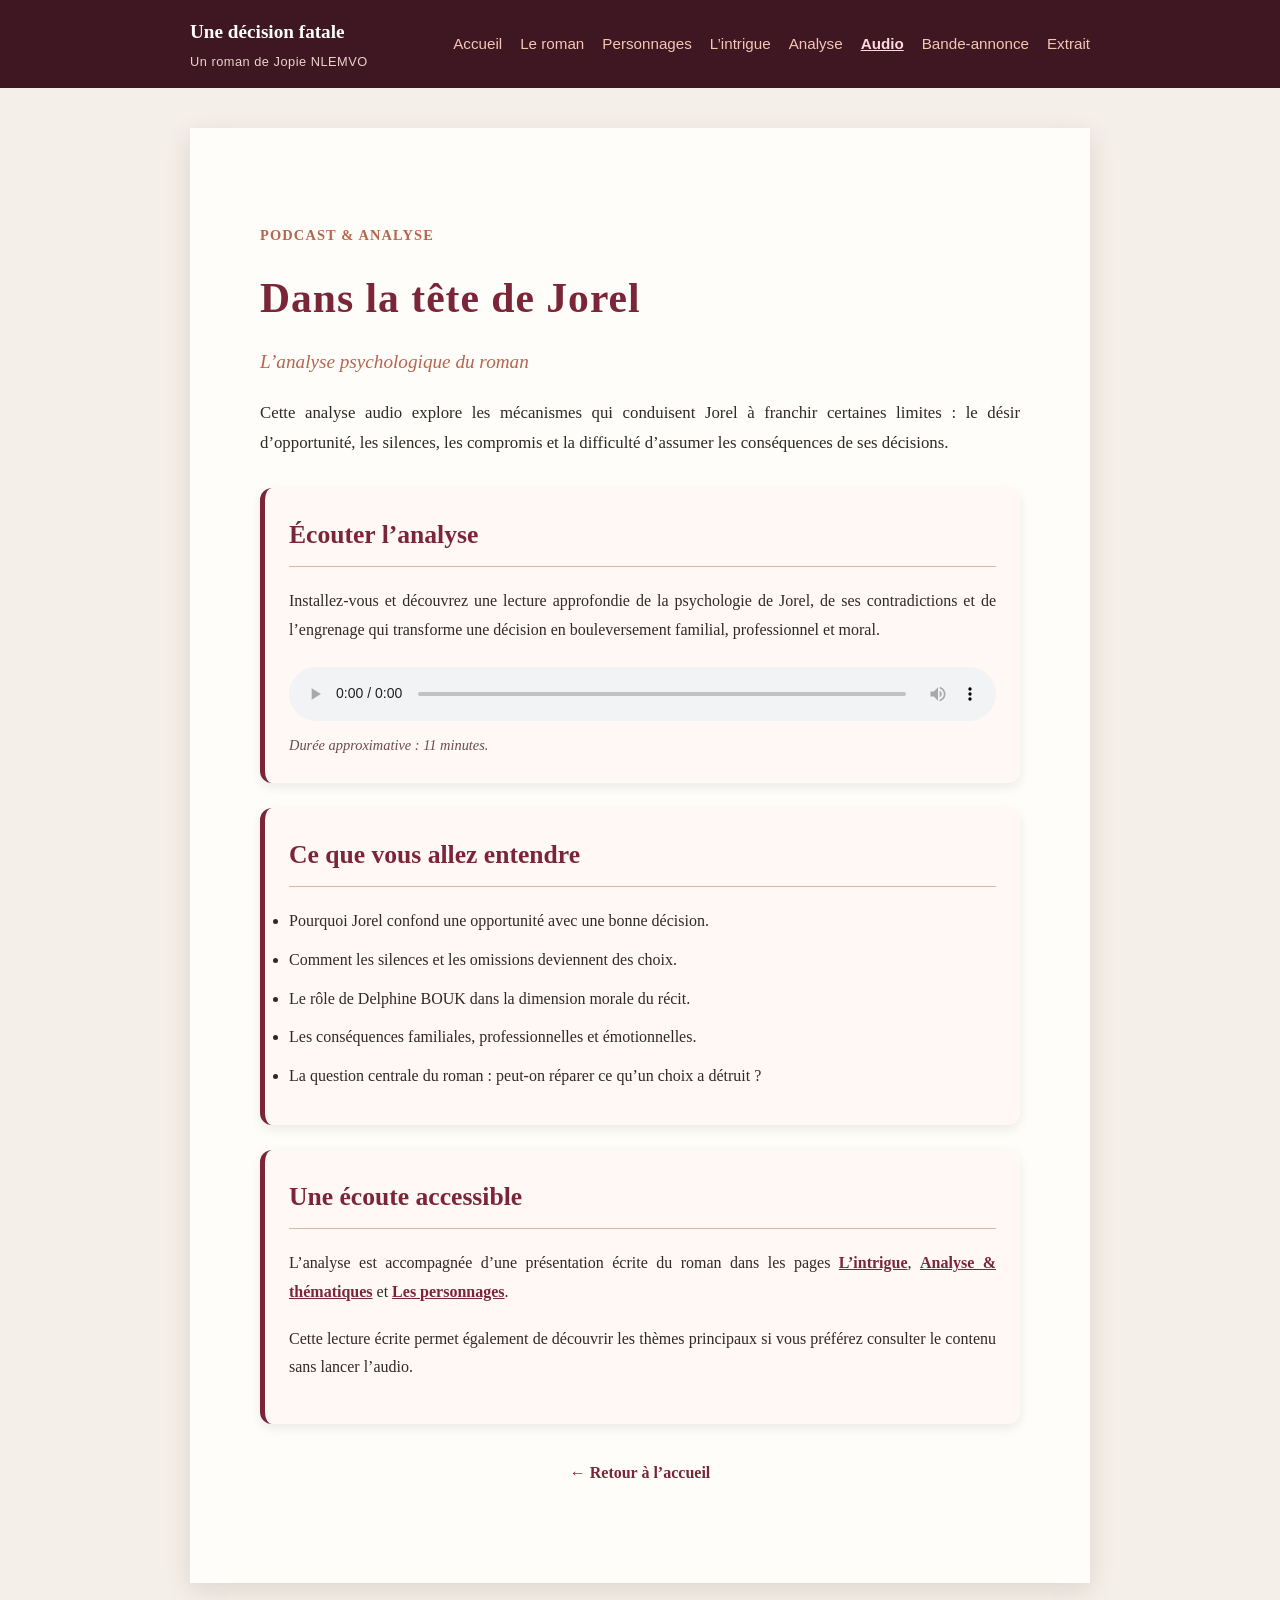
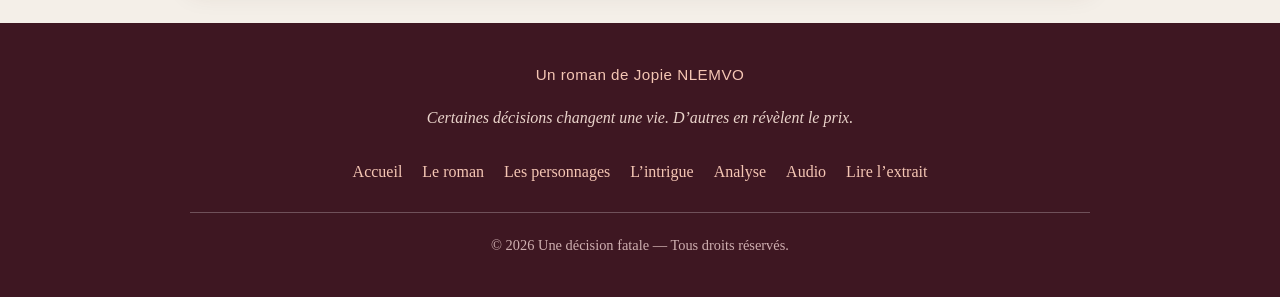
==== audio.html @ f6c40104 "Add files via upload" ====
<!DOCTYPE html>
<html lang="fr">
<head>
  <meta charset="UTF-8">
  <meta name="viewport" content="width=device-width, initial-scale=1.0">

  <title>Dans la tête de Jorel — Une décision fatale</title>

  <meta
    name="description"
    content="Écoutez Dans la tête de Jorel, une analyse psychologique du roman Une décision fatale de Jopie NLEMVO."
  >

  <link rel="stylesheet" href="style.css">
</head>

<body id="top">

  <header class="entete">
    <div class="entete-contenu">

      <div class="identite-auteur">
        <a class="logo" href="index.html">Une décision fatale</a>

        <p class="auteur-haut">
          Un roman de Jopie NLEMVO
        </p>
      </div>

      <nav class="navigation" aria-label="Navigation principale">
        <a href="index.html">Accueil</a>
        <a href="roman.html">Le roman</a>
        <a href="personnages.html">Personnages</a>
        <a href="intrigue.html">L’intrigue</a>
        <a href="analyse.html">Analyse</a>
        <a href="audio.html" aria-current="page">Audio</a>
        <a href="video.html">Bande-annonce</a>
        <a href="extrait.html">Extrait</a>
      </nav>

    </div>
  </header>

  <main>

    <section class="page-contenu page-audio">
      <p class="sur-titre">Podcast &amp; analyse</p>

      <h1>Dans la tête de Jorel</h1>

      <p class="sous-titre-audio">
        L’analyse psychologique du roman
      </p>

      <p class="introduction-page">
        Cette analyse audio explore les mécanismes qui conduisent Jorel à
        franchir certaines limites : le désir d’opportunité, les silences,
        les compromis et la difficulté d’assumer les conséquences de ses
        décisions.
      </p>

      <article class="bloc-audio">
        <h2>Écouter l’analyse</h2>

        <p>
          Installez-vous et découvrez une lecture approfondie de la psychologie
          de Jorel, de ses contradictions et de l’engrenage qui transforme une
          décision en bouleversement familial, professionnel et moral.
        </p>

        <audio controls preload="metadata">
          <source
            src="analyse-psychologique-jorel.m4a"
            type="audio/mp4"
          >

          Votre navigateur ne prend pas en charge la lecture audio.
        </audio>

        <p class="duree-audio">
          Durée approximative : 11 minutes.
        </p>
      </article>

      <article class="bloc-audio points-ecoute">
        <h2>Ce que vous allez entendre</h2>

        <ul>
          <li>Pourquoi Jorel confond une opportunité avec une bonne décision.</li>
          <li>Comment les silences et les omissions deviennent des choix.</li>
          <li>Le rôle de Delphine BOUK dans la dimension morale du récit.</li>
          <li>Les conséquences familiales, professionnelles et émotionnelles.</li>
          <li>La question centrale du roman : peut-on réparer ce qu’un choix a détruit ?</li>
        </ul>
      </article>

      <article class="bloc-audio transcription">
        <h2>Une écoute accessible</h2>

        <p>
          L’analyse est accompagnée d’une présentation écrite du roman dans
          les pages <a href="intrigue.html">L’intrigue</a>,
          <a href="analyse.html">Analyse &amp; thématiques</a> et
          <a href="personnages.html">Les personnages</a>.
        </p>

        <p>
          Cette lecture écrite permet également de découvrir les thèmes
          principaux si vous préférez consulter le contenu sans lancer l’audio.
        </p>
      </article>

      <p class="retour-accueil">
        <a href="index.html">← Retour à l’accueil</a>
      </p>

    </section>

  </main>

  <footer class="footer">
    <div class="footer-contenu">

      <p class="footer-auteur">
        Un roman de Jopie NLEMVO
      </p>

      <p class="footer-phrase">
        Certaines décisions changent une vie. D’autres en révèlent le prix.
      </p>

      <nav class="footer-navigation" aria-label="Navigation du pied de page">
        <a href="index.html">Accueil</a>
        <a href="roman.html">Le roman</a>
        <a href="personnages.html">Les personnages</a>
        <a href="intrigue.html">L’intrigue</a>
        <a href="analyse.html">Analyse</a>
        <a href="audio.html">Audio</a>
        <a href="extrait.html">Lire l’extrait</a>
      </nav>

      <p class="footer-droits">
        © 2026 Une décision fatale — Tous droits réservés.
      </p>

    </div>
  </footer>

</body>
</html>
---- style.css ----
/* Retire les marges par défaut et facilite le calcul des tailles */
* {
  box-sizing: border-box;
  margin: 0;
  padding: 0;
}

/* Rend les déplacements vers les ancres plus doux */
html {
  scroll-behavior: smooth;
}

/* Couleurs et style général de la page */
body {
  background: #f4efe8;
  color: #2f2a27;
  font-family: Georgia, "Times New Roman", serif;
  line-height: 1.8;
}

/* Empêche le contenu de toucher les bords et centre la page */
main {
  background: #fffdf9;
  box-shadow: 0 8px 25px rgba(70, 45, 30, 0.12);
  margin: 40px auto;
  max-width: 900px;
  padding: 55px 70px;
}

/* En-tête fixé en haut du document */
.entete {
  background: #3e1722;
  padding: 15px 20px;
}

/* Aligne le logo et le menu */
.entete-contenu {
  align-items: center;
  display: flex;
  justify-content: space-between;
  margin: 0 auto;
  max-width: 900px;
}

/* Style du nom du roman dans l'en-tête */
.logo {
  color: #ffffff;
  font-size: 1.2rem;
  font-weight: bold;
  text-decoration: none;
}

.identite-auteur {
  display: flex;
  flex-direction: column;
}

.auteur-haut {
  color: #ead4cb;
  font-family: Arial, sans-serif;
  font-size: 0.8rem;
  letter-spacing: 0.5px;
  margin: 0;
  text-align: left;
}

/* Place les liens du menu sur une même ligne */
.navigation {
  display: flex;
  flex-wrap: wrap;
  gap: 10px 18px;
  justify-content: center;
}

/* Style des liens du menu */
.navigation a {
  color: #f5c6b4;
  font-family: Arial, sans-serif;
  font-size: 0.95rem;
  text-decoration: none;
}

/* Style au passage de la souris */
.navigation a:hover {
  color: #ffffff;
  text-decoration: underline;
}

/* Contour visible lors de la navigation au clavier */
.navigation a:focus-visible,
.logo:focus-visible {
  outline: 2px solid #ffffff;
  outline-offset: 4px;
}

/* Zone principale avec titre, image et bouton */
.hero {
  text-align: center;
}

/* Titre principal */
h1 {
  color: #7b2638;
  font-size: 2.6rem;
  letter-spacing: 1px;
  margin-bottom: 20px;
}

/* Tous les titres de niveau 2 */
h2 {
  border-bottom: 1px solid #d8b9a5;
  color: #7b2638;
  font-size: 1.6rem;
  margin: 50px 0 20px;
  padding-bottom: 8px;
}

/* Titre de chapitre dans l'extrait */
h3 {
  color: #7b2638;
  font-size: 1.35rem;
  margin: 0 0 24px;
  text-align: center;
}

/* Phrase d'accroche */
.introduction {
  color: #765c50;
  font-size: 1.2rem;
  font-style: italic;
  margin: 24px auto;
  max-width: 650px;
  text-align: center;
}

/* Bouton qui contient la couverture */
.bouton-couverture {
  background: transparent;
  border: none;
  cursor: zoom-in;
  display: inline-block;
  padding: 0;
}

/* Image du livre sur la page */
.bouton-couverture img {
  border: 1px solid #d8b9a5;
  border-radius: 10px;
  box-shadow: 0 12px 35px rgba(70, 45, 30, 0.25);
  display: block;
  height: auto;
  max-width: 380px;
  transition: transform 0.3s ease, box-shadow 0.3s ease;
  width: 100%;
}

/* Légère animation au survol de la couverture */
.bouton-couverture:hover img {
  box-shadow: 0 16px 40px rgba(70, 45, 30, 0.35);
  transform: scale(1.03);
}

/* Contour au clavier */
.bouton-couverture:focus-visible {
  border-radius: 10px;
  outline: 3px solid #7b2638;
  outline-offset: 5px;
}

/* Petit texte sous la couverture */
.consigne-couverture {
  color: #765c50;
  font-size: 0.95rem;
  font-style: italic;
  margin: 12px 0 0;
  text-align: center;
}

/* Style général des paragraphes */
p {
  margin-bottom: 18px;
  text-align: justify;
}

/* Bouton/lien principal */
.bouton-principal {
  background: #7b2638;
  border: 2px solid #7b2638;
  border-radius: 6px;
  color: #ffffff;
  display: inline-block;
  font-family: Arial, sans-serif;
  font-size: 1rem;
  font-weight: bold;
  margin-top: 5px;
  padding: 12px 22px;
  text-decoration: none;
  transition: background 0.25s ease, color 0.25s ease, transform 0.25s ease;
}

/* Effet au survol du bouton */
.bouton-principal:hover {
  background: transparent;
  color: #7b2638;
  transform: translateY(-2px);
}

.bouton-principal:focus-visible {
  outline: 3px solid #c99675;
  outline-offset: 3px;
}

/* Bloc de présentation du roman */
.a-propos {
  background: #f8e9e5;
  border-left: 5px solid #7b2638;
  border-radius: 0 8px 8px 0;
  margin-top: 55px;
  padding: 25px 30px;
}

.a-propos h2 {
  border-bottom: none;
  margin-top: 0;
}

.a-propos p {
  margin-bottom: 0;
  text-align: left;
}

/* Liste des personnages */
.personnages ul {
  display: grid;
  gap: 16px;
  list-style: none;
}

/* Une carte pour chaque personnage */
.personnages li {
  background: #fff7f2;
  border-left: 4px solid #7b2638;
  border-radius: 0 8px 8px 0;
  line-height: 1.7;
  padding: 15px 20px;
}

/* Nom du personnage */
.personnages strong {
  color: #7b2638;
}

/* Bloc de l'intrigue */
.intrigue {
  background: #f0e6e1;
  border: 1px solid #d8b9a5;
  border-radius: 8px;
  margin-top: 50px;
  padding: 25px 30px;
}

.intrigue h2 {
  border-bottom: none;
  margin-top: 0;
}

.intrigue p {
  margin-bottom: 0;
  text-align: left;
}

/* Partie qui contient le bouton et le texte de l'extrait */
.extrait {
  margin-top: 50px;
}

/* Phrase avant le bouton */
.texte-extrait {
  color: #765c50;
  font-style: italic;
  text-align: left;
}

/* Bouton qui affiche ou cache le texte */
#bouton-extrait {
  background: #7b2638;
  border: 2px solid #7b2638;
  border-radius: 6px;
  color: #ffffff;
  cursor: pointer;
  font-family: Arial, sans-serif;
  font-size: 1rem;
  font-weight: bold;
  margin: 5px 0 25px;
  padding: 12px 22px;
  transition: background 0.25s ease, color 0.25s ease, transform 0.25s ease;
}

/* Effet du bouton extrait */
#bouton-extrait:hover {
  background: transparent;
  color: #7b2638;
  transform: translateY(-2px);
}

#bouton-extrait:focus-visible {
  outline: 3px solid #c99675;
  outline-offset: 3px;
}

/* Boîte contenant le chapitre, lorsqu'il est affiché */
#contenu-extrait {
  background: #fffaf5;
  border-left: 5px solid #7b2638;
  border-radius: 0 8px 8px 0;
  padding: 25px 30px;
}

/* Paragraphes de l'extrait */
#contenu-extrait p {
  text-align: justify;
}

/* Retire l'espace en bas du dernier paragraphe */
#contenu-extrait p:last-child {
  margin-bottom: 0;
}

/* Première lettre décorative du premier paragraphe */
#contenu-extrait p:first-of-type::first-letter {
  color: #7b2638;
  float: left;
  font-size: 3.5rem;
  line-height: 0.9;
  padding-right: 8px;
}

/* Fenêtre qui affiche la couverture agrandie */
.fenetre-couverture {
  background: transparent;
  border: none;
  margin: auto;
  max-height: 100vh;
  max-width: 100vw;
  overflow: visible;
  padding: 25px;
}

/* Fond sombre derrière la fenêtre */
.fenetre-couverture::backdrop {
  background: rgba(0, 0, 0, 0.88);
}

/* Image dans la fenêtre agrandie */
.fenetre-couverture img {
  border-radius: 8px;
  box-shadow: 0 10px 45px rgba(0, 0, 0, 0.65);
  display: block;
  height: auto;
  max-height: 90vh;
  max-width: 90vw;
  width: auto;
}

/* Bouton X pour fermer la fenêtre */
.fermer-couverture {
  background: #7b2638;
  border: 2px solid #ffffff;
  border-radius: 50%;
  color: #ffffff;
  cursor: pointer;
  font-family: Arial, sans-serif;
  font-size: 1.8rem;
  font-weight: bold;
  height: 42px;
  line-height: 32px;
  padding: 0;
  position: absolute;
  right: 5px;
  top: 5px;
  width: 42px;
}

/* Couleurs du bouton X au survol */
.fermer-couverture:hover {
  background: #ffffff;
  color: #7b2638;
}

.fermer-couverture:focus-visible {
  outline: 3px solid #ffffff;
  outline-offset: 3px;
}

/* Pied de page : partie située sous le contenu principal */
.footer {
  background: #3e1722;
  color: #f8e9e5;
  padding: 38px 20px;
  text-align: center;
}

/* Limite la largeur du contenu du footer */
.footer-contenu {
  margin: 0 auto;
  max-width: 900px;
}

/* Titre dans le footer */
.footer-titre {
  color: #ffffff;
  font-size: 1.5rem;
  font-weight: bold;
  letter-spacing: 1px;
  margin-bottom: 8px;
  text-align: center;
}

.footer-auteur {
  color: #f5c6b4;
  font-family: Arial, sans-serif;
  font-size: 0.95rem;
  letter-spacing: 0.5px;
  margin-bottom: 16px;
  text-align: center;
}

/* Phrase promotionnelle dans le footer */
.footer-phrase {
  color: #ead4cb;
  font-style: italic;
  margin: 0 auto 25px;
  max-width: 620px;
  text-align: center;
}

/* nav du footer : aligne les liens */
.footer-navigation {
  display: flex;
  flex-wrap: wrap;
  gap: 10px 20px;
  justify-content: center;
  margin-bottom: 25px;
}

/* Liens du footer */
.footer-navigation a,
.footer-contact a {
  color: #f5c6b4;
  text-decoration: none;
}

/* Effet lorsque la souris passe sur les liens */
.footer-navigation a:hover,
.footer-contact a:hover {
  color: #ffffff;
  text-decoration: underline;
}

/* Contour au clavier */
.footer-navigation a:focus-visible,
.footer-contact a:focus-visible {
  outline: 2px solid #ffffff;
  outline-offset: 4px;
}

/* Contact dans le footer */
.footer-contact {
  color: #ead4cb;
  margin-bottom: 20px;
  text-align: center;
}

/* Mentions de droits d'auteur */
.footer-droits {
  border-top: 1px solid rgba(255, 255, 255, 0.25);
  color: #cfafb0;
  font-size: 0.9rem;
  margin-bottom: 0;
  padding-top: 20px;
  text-align: center;
}

/* Adaptation sur téléphone et petits écrans */
@media (max-width: 700px) {
  .entete-contenu {
    flex-direction: column;
    gap: 12px;
  }

  .navigation {
    gap: 8px 14px;
  }

  main {
    margin: 20px 10px;
    padding: 30px 22px;
  }

  h1 {
    font-size: 2rem;
  }

  h2 {
    font-size: 1.35rem;
  }

  .introduction {
    font-size: 1.05rem;
  }

  p,
  #contenu-extrait p {
    line-height: 1.7;
    text-align: left;
  }

  .bouton-couverture img {
    max-width: 280px;
  }

  .a-propos,
  .intrigue,
  #contenu-extrait {
    padding: 20px;
  }

  .personnages li {
    padding: 15px;
  }

  #bouton-extrait {
    width: 100%;
  }

  .fenetre-couverture {
    padding: 15px;
  }

  .fenetre-couverture img {
    max-height: 86vh;
    max-width: 94vw;
  }

  .fermer-couverture {
    right: 0;
    top: 0;
  }

  .footer {
    padding: 30px 20px;
  }

  .footer-navigation {
    align-items: center;
    flex-direction: column;
    gap: 10px;
  }
}

.lien-pdf {
  margin-top: 15px;
  text-align: center;
}

.lien-pdf a {
  color: #7b2638;
  font-weight: bold;
}

.infographie,
.audio,
.video,
.anatomie {
  margin-top: 30px;
}

.infographie figure {
  margin: 25px 0 0;
}

.infographie img {
  border-radius: 12px;
  box-shadow: 0 6px 18px rgba(0, 0, 0, 0.18);
  display: block;
  height: auto;
  margin: 0 auto;
  max-width: 100%;
  width: 650px;
}

.infographie figcaption {
  color: #6b4b52;
  font-size: 0.9rem;
  font-style: italic;
  margin-top: 12px;
  text-align: center;
}

.audio audio,
.video video {
  display: block;
  margin-top: 20px;
  max-width: 100%;
  width: 100%;
}

.video video {
  border-radius: 12px;
  box-shadow: 0 6px 18px rgba(0, 0, 0, 0.18);
}

.lien-document {
  margin-top: 25px;
  text-align: center;
}

.lien-document a {
  background-color: #7b2638;
  border-radius: 7px;
  color: white;
  display: inline-block;
  padding: 10px 16px;
  text-decoration: none;
}

.lien-document a:hover {
  background-color: #571927;
}

.accueil {
  align-items: center;
  display: grid;
  gap: 35px;
  grid-template-columns: 1.1fr 0.9fr;
}

.sur-titre {
  color: #b6654e;
  font-size: 0.9rem;
  font-weight: bold;
  letter-spacing: 0.08em;
  margin: 0 0 12px;
  text-transform: uppercase;
}

.resume-court {
  font-size: 1.05rem;
  line-height: 1.8;
  max-width: 600px;
}

.actions-accueil {
  display: flex;
  flex-wrap: wrap;
  gap: 12px;
  margin-top: 25px;
}

.bouton-secondaire {
  border: 2px solid #7b2638;
  border-radius: 7px;
  color: #7b2638;
  display: inline-block;
  padding: 10px 16px;
  text-decoration: none;
}

.bouton-secondaire:hover {
  background-color: #fff0eb;
}

.hero-visuel .couverture-roman {
  cursor: default;
  margin: 0 auto;
  max-width: 100%;
  width: 420px;
}

.parcours {
  margin-top: 45px;
}

.cartes-navigation {
  display: grid;
  gap: 20px;
  grid-template-columns: repeat(3, 1fr);
}

.carte-navigation {
  background-color: #fff8f5;
  border-left: 5px solid #7b2638;
  border-radius: 12px;
  box-shadow: 0 4px 12px rgba(0, 0, 0, 0.08);
  color: #2d2024;
  display: block;
  padding: 20px;
  text-decoration: none;
  transition: transform 0.2s ease, box-shadow 0.2s ease;
}

.carte-navigation:hover {
  box-shadow: 0 8px 18px rgba(0, 0, 0, 0.14);
  transform: translateY(-4px);
}

.carte-navigation h3 {
  color: #7b2638;
  margin-top: 0;
}

.carte-navigation p {
  margin-bottom: 0;
}

@media screen and (max-width: 750px) {
  .accueil {
    grid-template-columns: 1fr;
  }

  .hero-texte {
    text-align: center;
  }

  .actions-accueil {
    justify-content: center;
  }

  .cartes-navigation {
    grid-template-columns: 1fr;
  }
}

.page-contenu {
  margin: 40px auto;
  max-width: 900px;
}

.introduction-page {
  font-size: 1.05rem;
  line-height: 1.8;
  margin-bottom: 30px;
}

.cartes-personnages {
  display: grid;
  gap: 20px;
  grid-template-columns: repeat(2, 1fr);
}

.carte-personnage {
  background-color: #fff8f5;
  border-left: 5px solid #7b2638;
  border-radius: 12px;
  box-shadow: 0 4px 12px rgba(0, 0, 0, 0.08);
  padding: 22px;
}

.carte-personnage h2 {
  color: #7b2638;
  margin-top: 0;
}

.carte-personnage p:last-child {
  margin-bottom: 0;
}

.retour-accueil {
  margin-top: 35px;
  text-align: center;
}

.retour-accueil a {
  color: #7b2638;
  font-weight: bold;
  text-decoration: none;
}

.retour-accueil a:hover {
  text-decoration: underline;
}

.navigation a[aria-current="page"] {
  color: #ffd7df;
  font-weight: bold;
  text-decoration: underline;
}

@media screen and (max-width: 750px) {
  .cartes-personnages {
    grid-template-columns: 1fr;
  }
}

.page-intrigue {
  max-width: 900px;
}

.bloc-intrigue {
  background-color: #fff8f5;
  border-left: 5px solid #7b2638;
  border-radius: 12px;
  box-shadow: 0 4px 12px rgba(0, 0, 0, 0.08);
  margin-top: 25px;
  padding: 24px;
}

.bloc-intrigue h2 {
  color: #7b2638;
  margin-top: 0;
}

.bloc-intrigue p:last-of-type {
  margin-bottom: 0;
}

blockquote {
  background-color: #f7ebe6;
  border-left: 4px solid #b6654e;
  color: #54242f;
  font-size: 1.05rem;
  font-style: italic;
  margin: 25px 0 5px;
  padding: 18px 20px;
}

blockquote cite {
  display: block;
  font-size: 0.9rem;
  font-style: normal;
  font-weight: bold;
  margin-top: 12px;
  text-align: right;
}

.phrase-forte {
  border-top: 1px solid #d9b8ad;
  color: #7b2638;
  font-family: Georgia, serif;
  font-size: 1.15rem;
  font-style: italic;
  line-height: 1.7;
  margin-top: 28px;
  padding-top: 22px;
}

.page-analyse {
  max-width: 900px;
}

.bloc-analyse {
  background-color: #fff8f5;
  border-left: 5px solid #7b2638;
  border-radius: 12px;
  box-shadow: 0 4px 12px rgba(0, 0, 0, 0.08);
  margin-top: 25px;
  padding: 24px;
}

.bloc-analyse h2 {
  color: #7b2638;
  margin-top: 0;
}

.figure-infographie {
  margin: 28px 0 0;
}

.figure-infographie img {
  border-radius: 12px;
  box-shadow: 0 6px 18px rgba(0, 0, 0, 0.18);
  display: block;
  height: auto;
  margin: 0 auto;
  max-width: 100%;
  width: 700px;
}

.figure-infographie figcaption {
  color: #6b4b52;
  font-size: 0.9rem;
  font-style: italic;
  line-height: 1.5;
  margin-top: 14px;
  text-align: center;
}

.themes {
  display: grid;
  gap: 18px;
  grid-template-columns: repeat(2, 1fr);
  margin-top: 22px;
}

.theme {
  background-color: #fffdf9;
  border: 1px solid #ead6cf;
  border-radius: 10px;
  padding: 18px;
}

.theme h3 {
  color: #7b2638;
  margin-top: 0;
}

.theme p {
  margin-bottom: 0;
}

@media screen and (max-width: 750px) {
  .themes {
    grid-template-columns: 1fr;
  }
}

.page-audio {
  max-width: 900px;
}

.sous-titre-audio {
  color: #b6654e;
  font-family: Georgia, serif;
  font-size: 1.2rem;
  font-style: italic;
  margin-top: -10px;
}

.bloc-audio {
  background-color: #fff8f5;
  border-left: 5px solid #7b2638;
  border-radius: 12px;
  box-shadow: 0 4px 12px rgba(0, 0, 0, 0.08);
  margin-top: 25px;
  padding: 24px;
}

.bloc-audio h2 {
  color: #7b2638;
  margin-top: 0;
}

.bloc-audio audio {
  display: block;
  margin-top: 22px;
  max-width: 100%;
  width: 100%;
}

.duree-audio {
  color: #6b4b52;
  font-size: 0.9rem;
  font-style: italic;
  margin-bottom: 0;
  margin-top: 12px;
}

.points-ecoute li {
  margin-bottom: 10px;
}

.transcription a {
  color: #7b2638;
  font-weight: bold;
}

.transcription a:hover {
  text-decoration: underline;
}

.page-video {
  max-width: 900px;
}

.sous-titre-video {
  color: #b6654e;
  font-family: Georgia, serif;
  font-size: 1.2rem;
  font-style: italic;
  line-height: 1.5;
  margin-top: -10px;
}

.bloc-video {
  background-color: #fff8f5;
  border-left: 5px solid #7b2638;
  border-radius: 12px;
  box-shadow: 0 4px 12px rgba(0, 0, 0, 0.08);
  margin-top: 25px;
  padding: 24px;
}

.bloc-video h2 {
  color: #7b2638;
  margin-top: 0;
}

.bloc-video video {
  background-color: #171012;
  border-radius: 12px;
  box-shadow: 0 6px 18px rgba(0, 0, 0, 0.2);
  display: block;
  margin-top: 20px;
  max-width: 100%;
  width: 100%;
}

.legende-video {
  color: #6b4b52;
  font-size: 0.9rem;
  font-style: italic;
  margin-bottom: 0;
  margin-top: 12px;
  text-align: center;
}

.page-extrait {
  max-width: 850px;
}

.bloc-extrait {
  background-color: #fff8f5;
  border-left: 5px solid #7b2638;
  border-radius: 12px;
  box-shadow: 0 4px 12px rgba(0, 0, 0, 0.08);
  margin-top: 25px;
  padding: 24px;
}

.bloc-extrait h2 {
  color: #7b2638;
  margin-top: 0;
}

.texte-extrait {
  color: #6b4b52;
  font-style: italic;
}

#bouton-extrait {
  background-color: #7b2638;
  border: none;
  border-radius: 7px;
  color: white;
  cursor: pointer;
  font-size: 1rem;
  margin-top: 10px;
  padding: 12px 18px;
}

#bouton-extrait:hover {
  background-color: #571927;
}

#contenu-extrait {
  border-top: 1px solid #dfc5bc;
  font-family: Georgia, serif;
  font-size: 1.05rem;
  line-height: 1.9;
  margin-top: 28px;
  padding-top: 24px;
}

#contenu-extrait p {
  margin: 0 0 22px;
}

#contenu-extrait p:last-child {
  margin-bottom: 0;
}
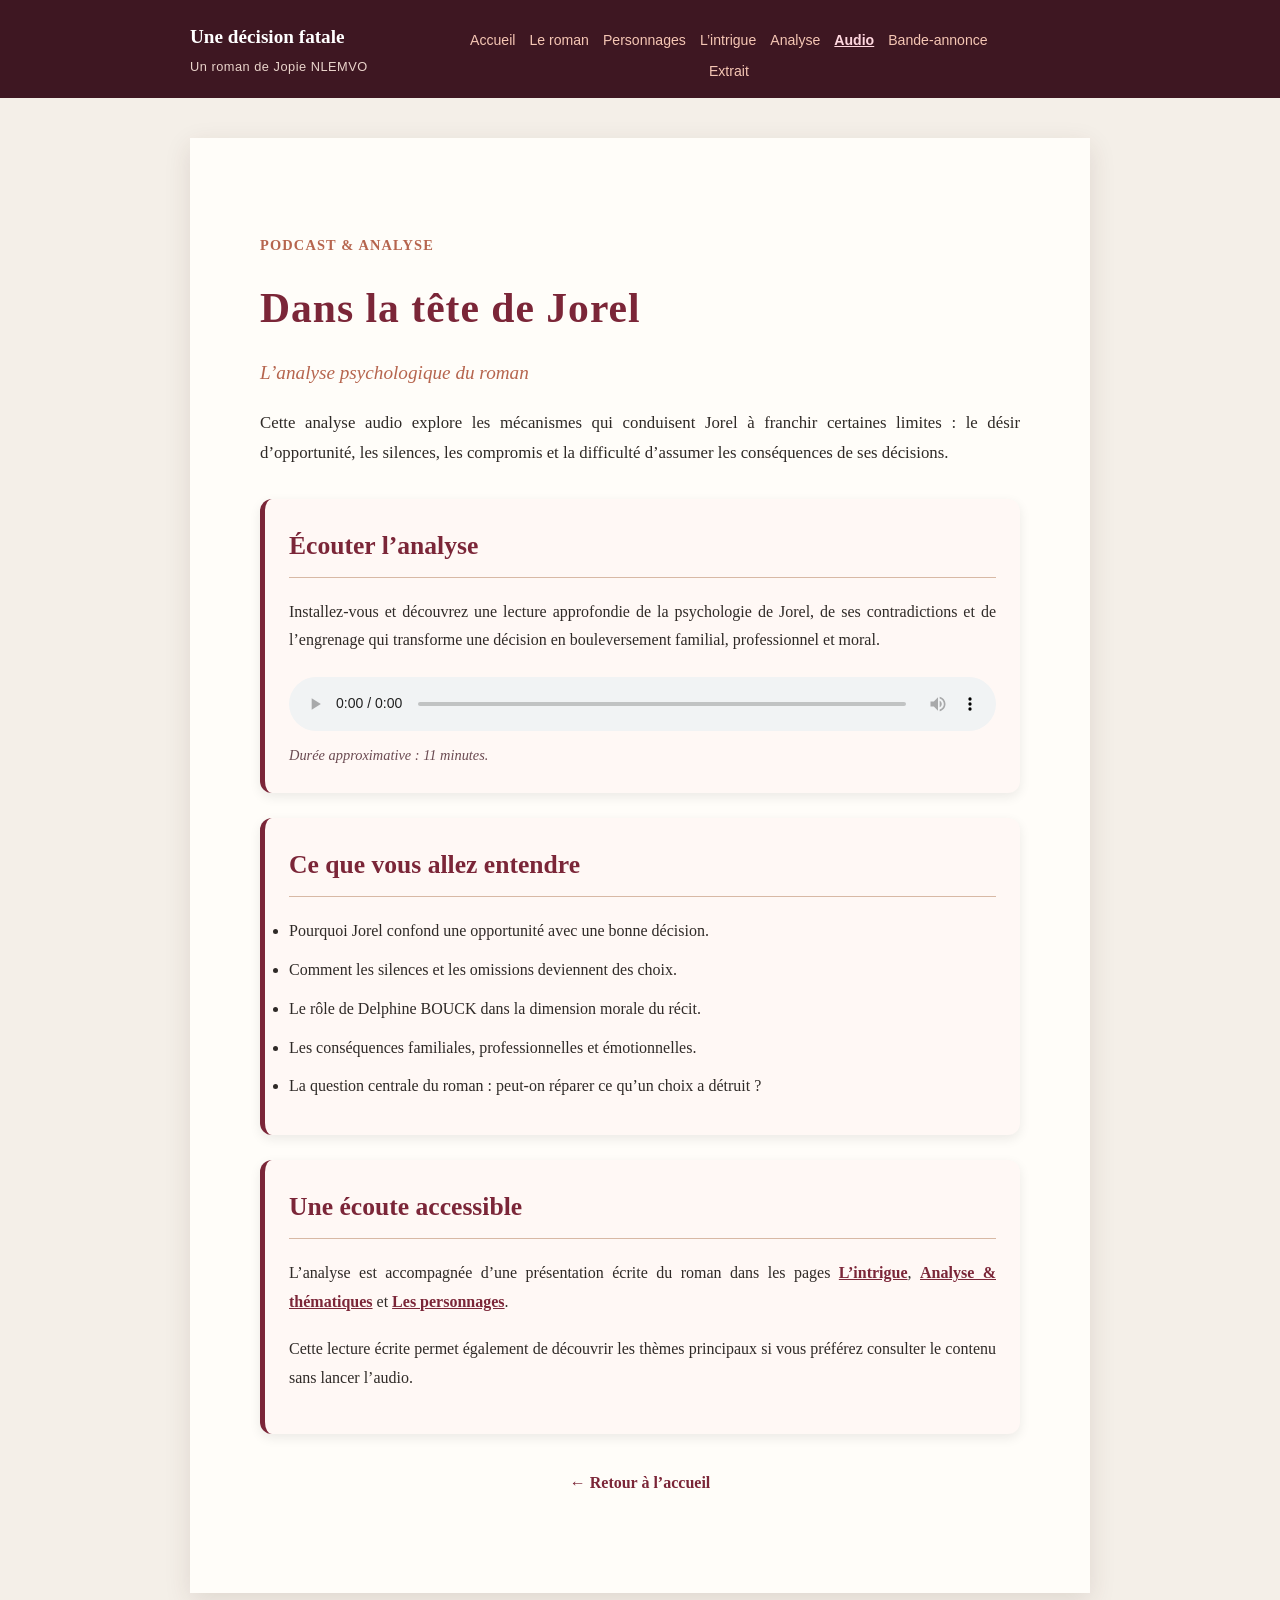
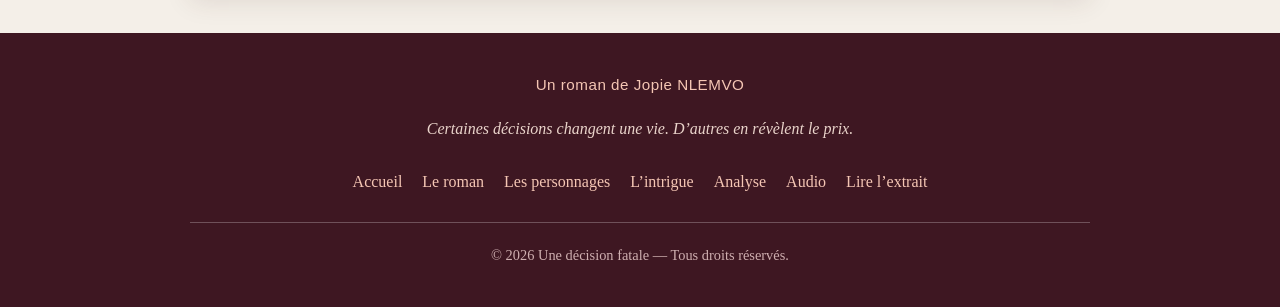
==== commit 4b934cfd: "Add files via upload Amélioration du menu, des personnages et intégration de la bande-annonce" ====
--- a/audio.html
+++ b/audio.html
@@ -88,7 +88,7 @@
         <ul>
           <li>Pourquoi Jorel confond une opportunité avec une bonne décision.</li>
           <li>Comment les silences et les omissions deviennent des choix.</li>
-          <li>Le rôle de Delphine BOUK dans la dimension morale du récit.</li>
+          <li>Le rôle de Delphine BOUCK dans la dimension morale du récit.</li>
           <li>Les conséquences familiales, professionnelles et émotionnelles.</li>
           <li>La question centrale du roman : peut-on réparer ce qu’un choix a détruit ?</li>
         </ul>
--- a/style.css
+++ b/style.css
@@ -64,20 +64,31 @@
   text-align: left;
 }
 
-/* Place les liens du menu sur une même ligne */
 .navigation {
   display: flex;
   flex-wrap: wrap;
-  gap: 10px 18px;
   justify-content: center;
-}
-
-/* Style des liens du menu */
+  gap: 8px 14px;
+  max-width: 520px;
+  margin: 14px auto 0;
+}
+
 .navigation a {
+  display: inline-block;
   color: #f5c6b4;
   font-family: Arial, sans-serif;
-  font-size: 0.95rem;
+  font-size: 0.88rem;
+  line-height: 1.2;
   text-decoration: none;
+  white-space: nowrap;
+  padding: 3px 0;
+  transition: color 0.2s ease, transform 0.2s ease;
+}
+
+.navigation a:hover,
+.navigation a:focus {
+  color: #ffffff;
+  transform: translateY(-1px);
 }
 
 /* Style au passage de la souris */
@@ -1067,4 +1078,52 @@
 
 #contenu-extrait p:last-child {
   margin-bottom: 0;
+}
+
+@media (max-width: 700px) {
+  .entete {
+    padding: 16px 14px;
+  }
+
+  .entete-contenu {
+    flex-direction: column;
+    align-items: center;
+    gap: 10px;
+  }
+
+  .identite-auteur {
+    text-align: center;
+  }
+
+  .logo {
+    font-size: 1.25rem;
+  }
+
+  .auteur-haut {
+    margin: 5px 0 0;
+    font-size: 0.84rem;
+  }
+
+  .navigation {
+    margin-top: 2px;
+    max-width: 340px;
+  }
+}
+
+.video-youtube {
+  position: relative;
+  width: 100%;
+  max-width: 850px;
+  aspect-ratio: 16 / 9;
+  margin: 24px auto 0;
+  overflow: hidden;
+  border-radius: 8px;
+  background: #1b0b10;
+  box-shadow: 0 10px 24px rgba(62, 23, 34, 0.18);
+}
+
+.video-youtube iframe {
+  width: 100%;
+  height: 100%;
+  border: 0;
 }
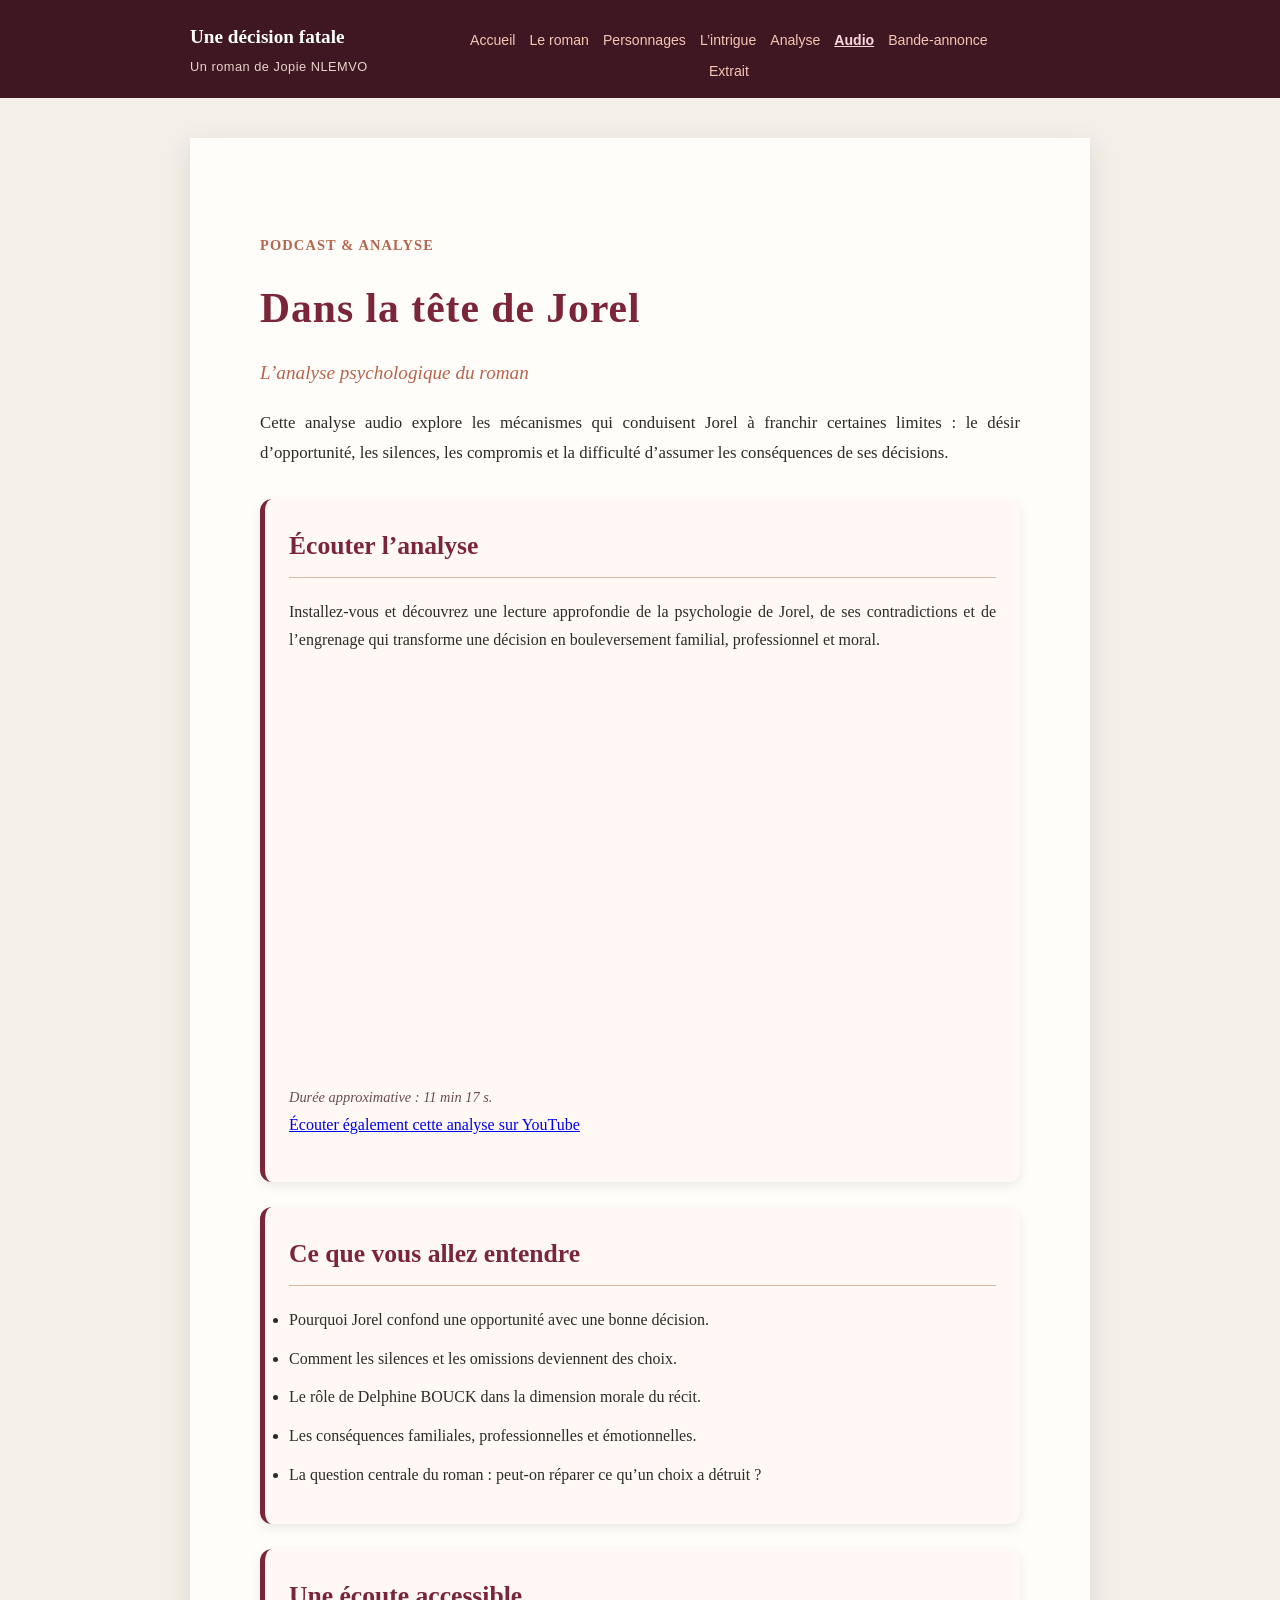
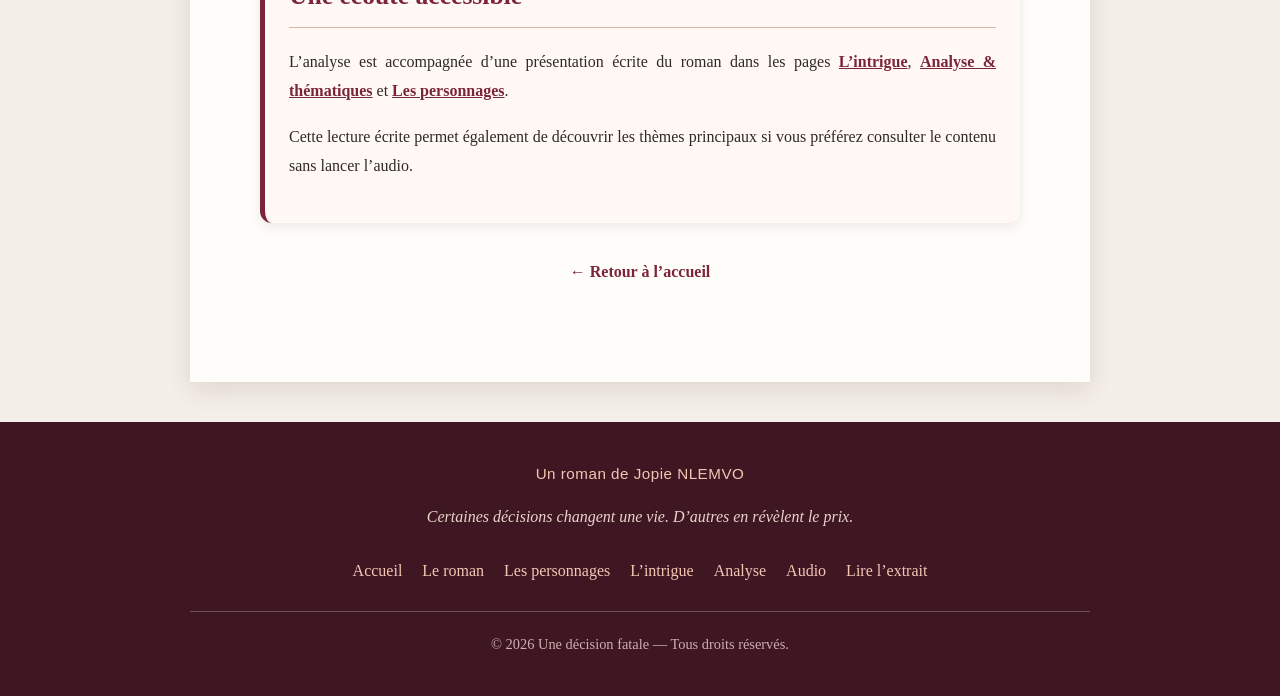
==== commit 315faaad: "Ajout du lecteur YouTube pour Dans la tête de Jorel Added YouTube embed for audio analysis and updat" ====
--- a/audio.html
+++ b/audio.html
@@ -68,17 +68,29 @@
           décision en bouleversement familial, professionnel et moral.
         </p>
 
-        <audio controls preload="metadata">
-          <source
-            src="analyse-psychologique-jorel.m4a"
-            type="audio/mp4"
-          >
-
-          Votre navigateur ne prend pas en charge la lecture audio.
-        </audio>
+                <!-- Analyse audio accompagnée de la couverture -->
+        <div style="position: relative; width: 100%; aspect-ratio: 16 / 9; margin-top: 20px;">
+          <iframe
+            src="https://www.youtube.com/embed/rbnjfJa8WFc"
+            title="Une décision fatale — Dans la tête de Jorel"
+            loading="lazy"
+            style="position: absolute; inset: 0; width: 100%; height: 100%; border: 0; border-radius: 12px;"
+            allow="accelerometer; autoplay; clipboard-write; encrypted-media; gyroscope; picture-in-picture; web-share"
+            allowfullscreen>
+          </iframe>
+        </div>
 
         <p class="duree-audio">
-          Durée approximative : 11 minutes.
+          Durée approximative : 11 min 17 s.
+        </p>
+
+        <p>
+          <a
+            href="https://www.youtube.com/watch?v=rbnjfJa8WFc"
+            target="_blank"
+            rel="noopener noreferrer">
+            Écouter également cette analyse sur YouTube
+          </a>
         </p>
       </article>
 
@@ -147,4 +159,4 @@
   </footer>
 
 </body>
-</html>+</html>
